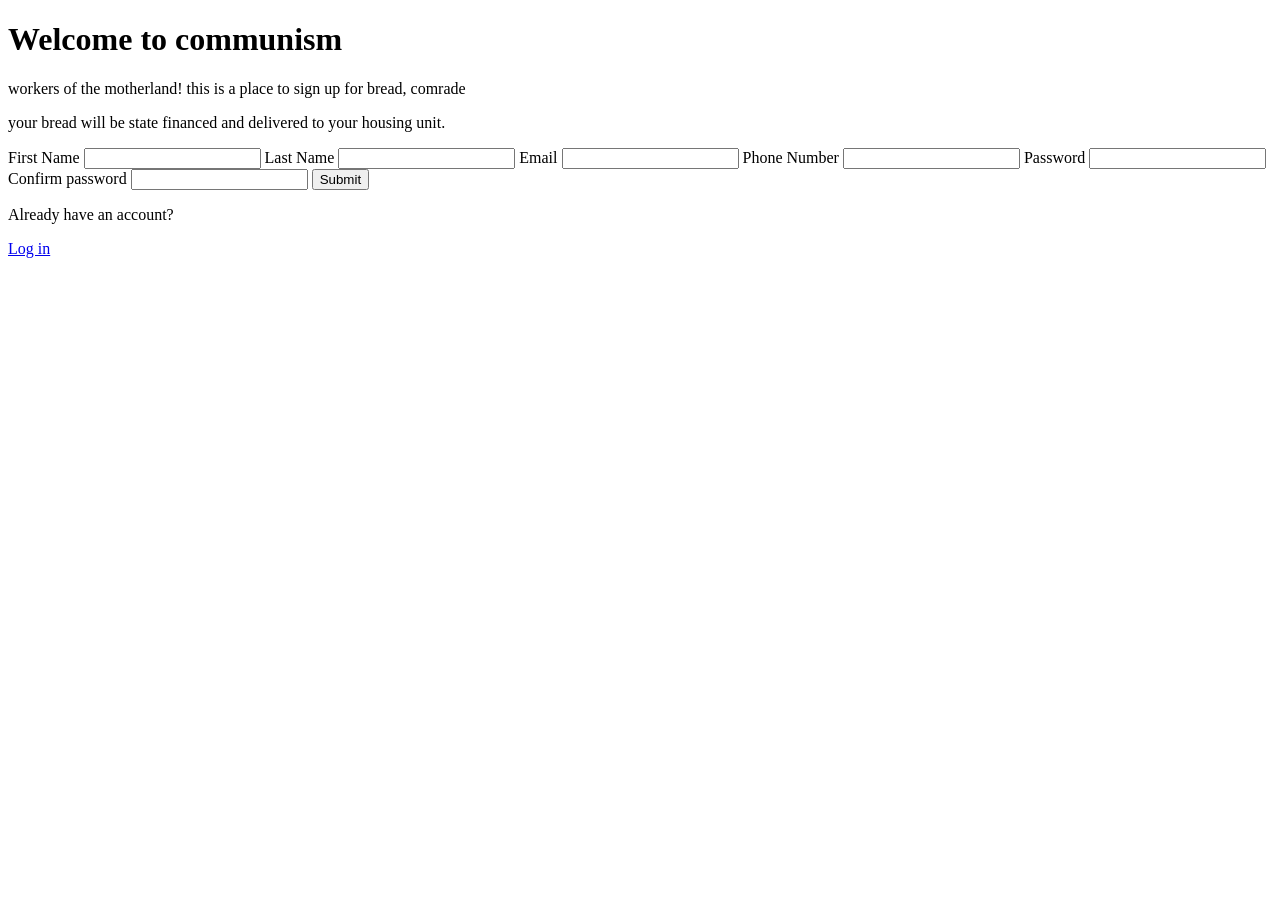
==== index.html @ 24a90275 "Switch labels and inputs" ====
<!DOCTYPE html>
<html lang="en">
	<head>
		<meta charset="UTF-8" />
		<meta http-equiv="X-UA-Compatible" content="IE=edge" />
		<meta name="viewport" content="width=device-width, initial-scale=1.0" />
		<title>Sign up for bread</title>
	</head>
	<body>
		<h1>Welcome to communism</h1>
		<p>
			workers of the motherland! this is a place to sign up for bread,
			comrade
		</p>
		<p>
			your bread will be state financed and delivered to your housing
			unit.
		</p>
		<form action="" method="post">
			<label for="first_name">First Name</label>
			<input type="text" id="first_name" />

			<label for="last_name">Last Name</label>
			<input type="text" id="last_name" />
			<label for="user_email">Email</label>
			<input type="email" name="user_email" id="user_email" />
			<label for="phone_number">Phone Number</label>
			<input
				type="text"
				id="phone_number"
				pattern="/^[\+]?[(]?[0-9]{3}[)]?[-\s\.]?[0-9]{3}[-\s\.]?[0-9]{4,6}$/im
            "
			/>
			<label for="password">Password</label>
			<input type="password" id="password" />
			<label for="password_confim">Confirm password</label>
			<input type="password" id="password_confim" />
			<button type="submit">Submit</button>

			<p>Already have an account?</p>
			<a href="http://">Log in</a>
		</form>
	</body>
</html>
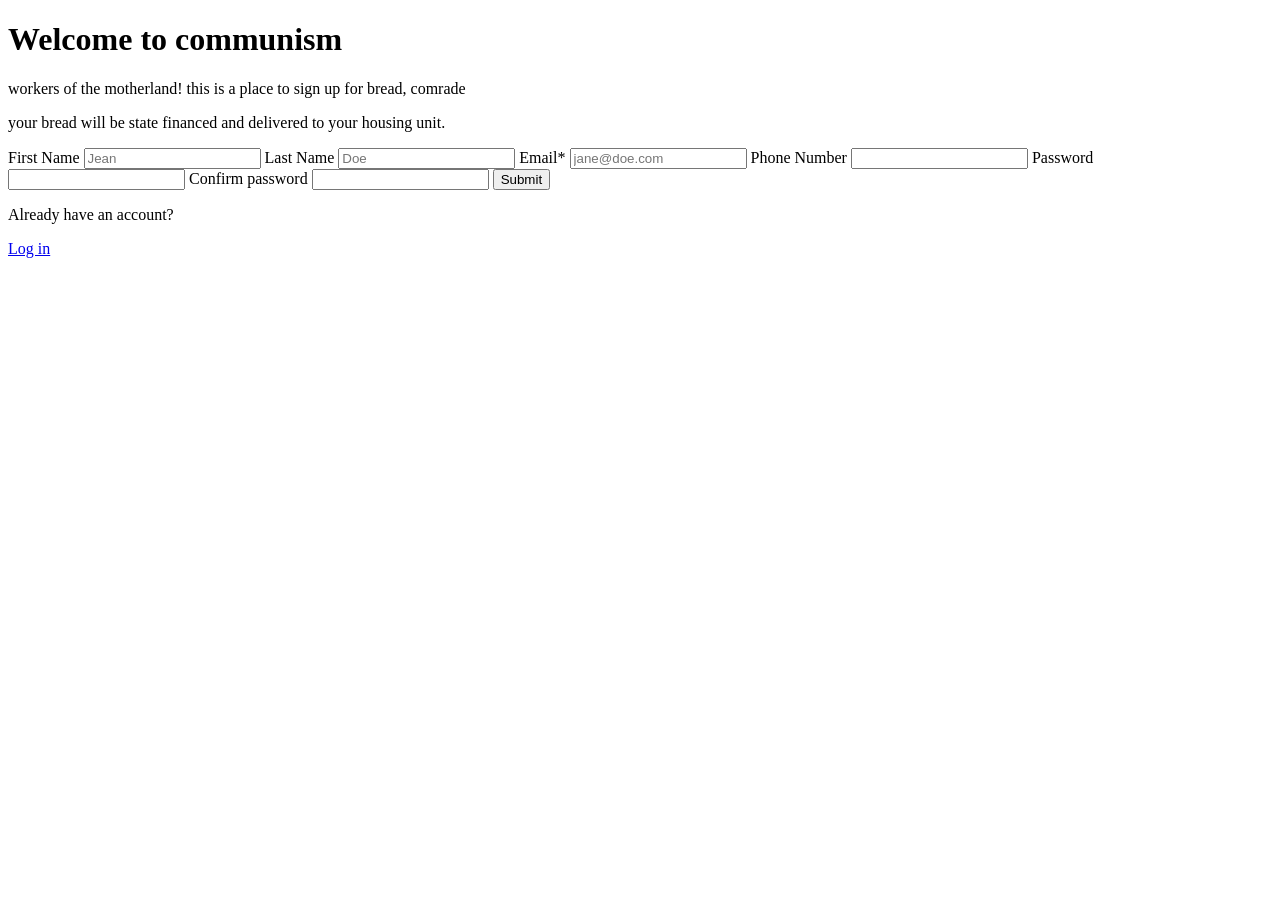
==== commit 2b936b82: "Pick required fields" ====
--- a/index.html
+++ b/index.html
@@ -18,13 +18,40 @@
 		</p>
 		<form action="" method="post">
 			<label for="first_name">First Name</label>
-			<input type="text" id="first_name" />
+			<input
+				type="text"
+				id="first_name"
+				aria-placeholder="Jean"
+				placeholder="Jean"
+				required
+			/>
 
 			<label for="last_name">Last Name</label>
-			<input type="text" id="last_name" />
-			<label for="user_email">Email</label>
-			<input type="email" name="user_email" id="user_email" />
+			<input
+				type="text"
+				id="last_name"
+				placeholder="Doe"
+				aria-placeholder="Doe"
+				required
+			/>
+			<label for="user_email">Email*</label>
+			<input
+				type="email"
+				name="user_email"
+				id="user_email"
+				placeholder="jane@doe.com"
+				required
+			/>
 			<label for="phone_number">Phone Number</label>
+			<!-- Valid formats:
+
+                (123) 456-7890
+                (123)456-7890
+                123-456-7890
+                123.456.7890
+                1234567890
+                +31636363634
+                075-63546725 -->
 			<input
 				type="text"
 				id="phone_number"
@@ -32,9 +59,9 @@
             "
 			/>
 			<label for="password">Password</label>
-			<input type="password" id="password" />
+			<input type="password" id="password" required />
 			<label for="password_confim">Confirm password</label>
-			<input type="password" id="password_confim" />
+			<input type="password" id="password_confim" required />
 			<button type="submit">Submit</button>
 
 			<p>Already have an account?</p>
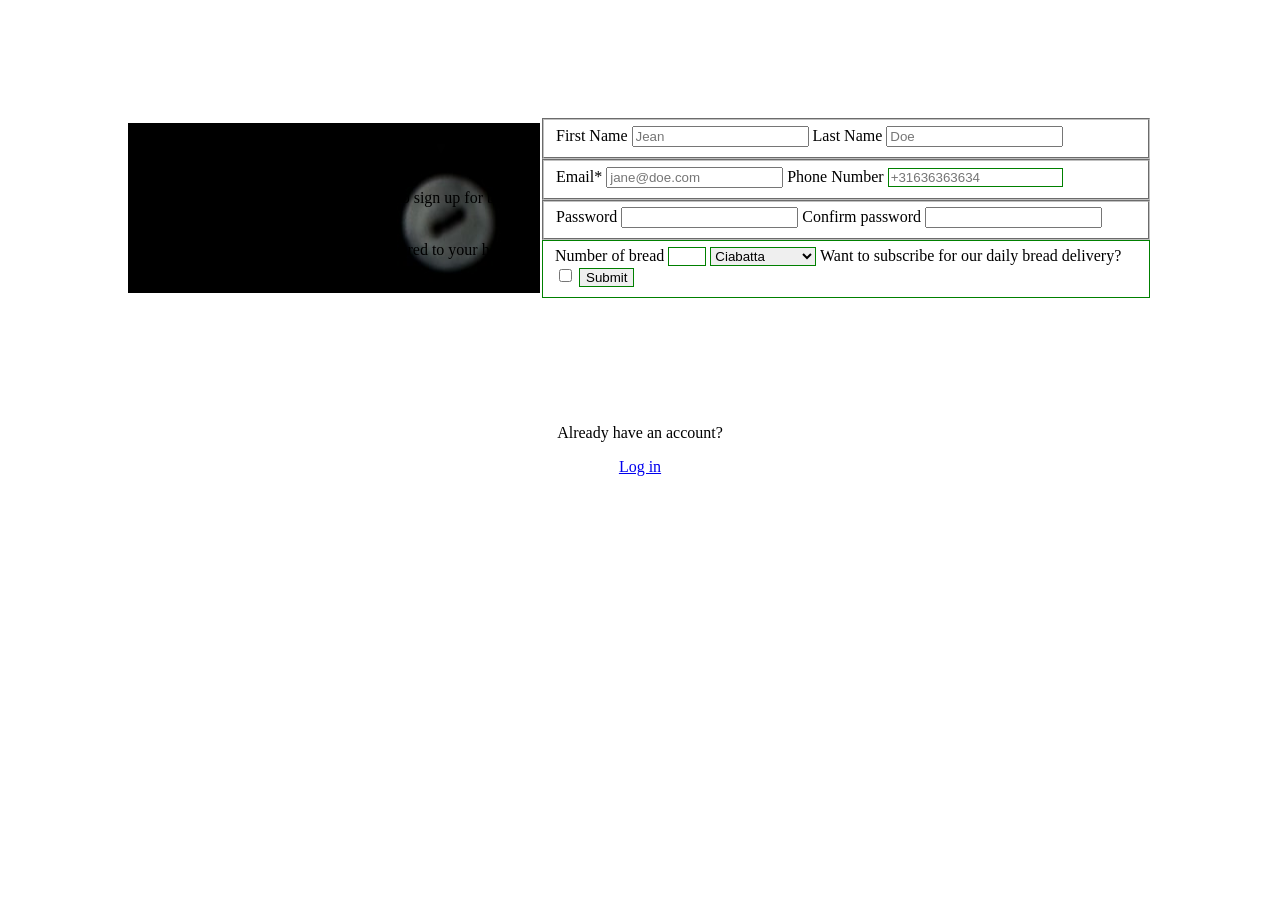
==== commit caa31ee3: "Style skeleton" ====
--- a/index.html
+++ b/index.html
@@ -5,67 +5,101 @@
 		<meta http-equiv="X-UA-Compatible" content="IE=edge" />
 		<meta name="viewport" content="width=device-width, initial-scale=1.0" />
 		<title>Sign up for bread</title>
+		<link rel="stylesheet" href="css/style.css" />
+		<script src="js/script.js" defer></script>
 	</head>
 	<body>
-		<h1>Welcome to communism</h1>
-		<p>
-			workers of the motherland! this is a place to sign up for bread,
-			comrade
-		</p>
-		<p>
-			your bread will be state financed and delivered to your housing
-			unit.
-		</p>
-		<form action="" method="post">
-			<label for="first_name">First Name</label>
-			<input
-				type="text"
-				id="first_name"
-				aria-placeholder="Jean"
-				placeholder="Jean"
-				required
-			/>
+		<div class="container">
+            <section>
+                <h1>Welcome to communism</h1>
+                <p>
+                    workers of the motherland! this is a place to sign up for bread,
+                    comrade
+                </p>
+                <p>
+                    your bread will be state financed and delivered to your housing
+                    unit.
+                </p>
+            </section>
+            <form action="" method="post">
+                <fieldset>
+                    <label for="first_name">First Name</label>
+                    <input
+                        type="text"
+                        id="first_name"
+                        aria-placeholder="Jean"
+                        placeholder="Jean"
+                        required
+                    />
+                    <label for="last_name">Last Name</label>
+                    <input
+                        type="text"
+                        id="last_name"
+                        placeholder="Doe"
+                        aria-placeholder="Doe"
+                        required
+                    />
+                </fieldset>
+                <fieldset>
+                    <label for="user_email">Email*</label>
+                    <input
+                        type="email"
+                        name="user_email"
+                        id="user_email"
+                        placeholder="jane@doe.com"
+                        required
+                    />
+                    <label for="phone_number">Phone Number</label>
+                    <!-- Valid formats:
+                            
+                                            (123) 456-7890
+                                            (123)456-7890
+                                            123-456-7890
+                                            123.456.7890
+                                            1234567890
+                                            +31636363634
+                                            075-63546725 -->
+                    <input
+                        type="text"
+                        id="phone_number"
+                        placeholder="+31636363634"
+                        pattern="/^[\+]?[(]?[0-9]{3}[)]?[-\s\.]?[0-9]{3}[-\s\.]?[0-9]{4,6}$/im
+                                        "
+                    />
+                </fieldset>
+                <fieldset>
+                    <label for="password">Password</label>
+                    <input type="password" id="password" required />
+                    <label for="password_confim">Confirm password</label>
+                    <input type="password" id="password_confim" required />
+                </fieldset>
+                <fieldset>
+                    <label for="bread_number">Number of bread</label>
+                    <input
+                        type="number"
+                        name="bread_number"
+                        id="bread_number"
+                        min="1"
+                        max="5"
+                    />
+                    <select name="bread_type" id="bread_type">
+                        <option value="ciabatta">Ciabatta</option>
+                        <option value="baguette">Baguette</option>
+                        <option value="bagel">Bagel</option>
+                        <option value="naan">Naan</option>
+                        <option value="vollkorn">Vollkornbrot</option>
+                        <option value="banana">Banana bread</option>
+                    </select>
+                    <label for="subscribe">
+                        Want to subscribe for our daily bread delivery?
+                    </label>
+                    <input type="checkbox" name="subscribe" id="subscribe" />
+                    <button type="submit">Submit</button>
+                </fieldset>
+            </form>
+        </div>
 
-			<label for="last_name">Last Name</label>
-			<input
-				type="text"
-				id="last_name"
-				placeholder="Doe"
-				aria-placeholder="Doe"
-				required
-			/>
-			<label for="user_email">Email*</label>
-			<input
-				type="email"
-				name="user_email"
-				id="user_email"
-				placeholder="jane@doe.com"
-				required
-			/>
-			<label for="phone_number">Phone Number</label>
-			<!-- Valid formats:
-
-                (123) 456-7890
-                (123)456-7890
-                123-456-7890
-                123.456.7890
-                1234567890
-                +31636363634
-                075-63546725 -->
-			<input
-				type="text"
-				id="phone_number"
-				pattern="/^[\+]?[(]?[0-9]{3}[)]?[-\s\.]?[0-9]{3}[-\s\.]?[0-9]{4,6}$/im
-            "
-			/>
-			<label for="password">Password</label>
-			<input type="password" id="password" required />
-			<label for="password_confim">Confirm password</label>
-			<input type="password" id="password_confim" required />
-			<button type="submit">Submit</button>
-
-			<p>Already have an account?</p>
-			<a href="http://">Log in</a>
-		</form>
+		<p>Already have an account?</p>
+		<a href="http://">Log in</a>
 	</body>
 </html>
--- a/css/style.css
+++ b/css/style.css
@@ -0,0 +1,38 @@
+:root {
+    box-sizing: border-box;
+    --background-color: #fff;
+    --main-text-color: #000;
+    --accent-color: #ccc;
+}
+
+*, ::after, ::before {
+    box-sizing: inherit;
+}
+
+:valid {
+    border: green solid 1px;
+}
+
+/* :invalid {
+    border: red 2px solid;
+} */
+body {
+    display: flex;
+    flex-direction: column;
+    justify-content: space-between;
+    align-items: center;
+}
+form {
+    display: flex;
+    flex-direction: column;
+}
+section {
+    background: url(../media/bread-background.jpg) top center;
+}
+.container {
+    display: flex;
+    width: clamp(400px, 80vw, 100vw);
+    justify-content: space-around;
+    align-items: center;
+    height: min(60vh, 400px);
+}
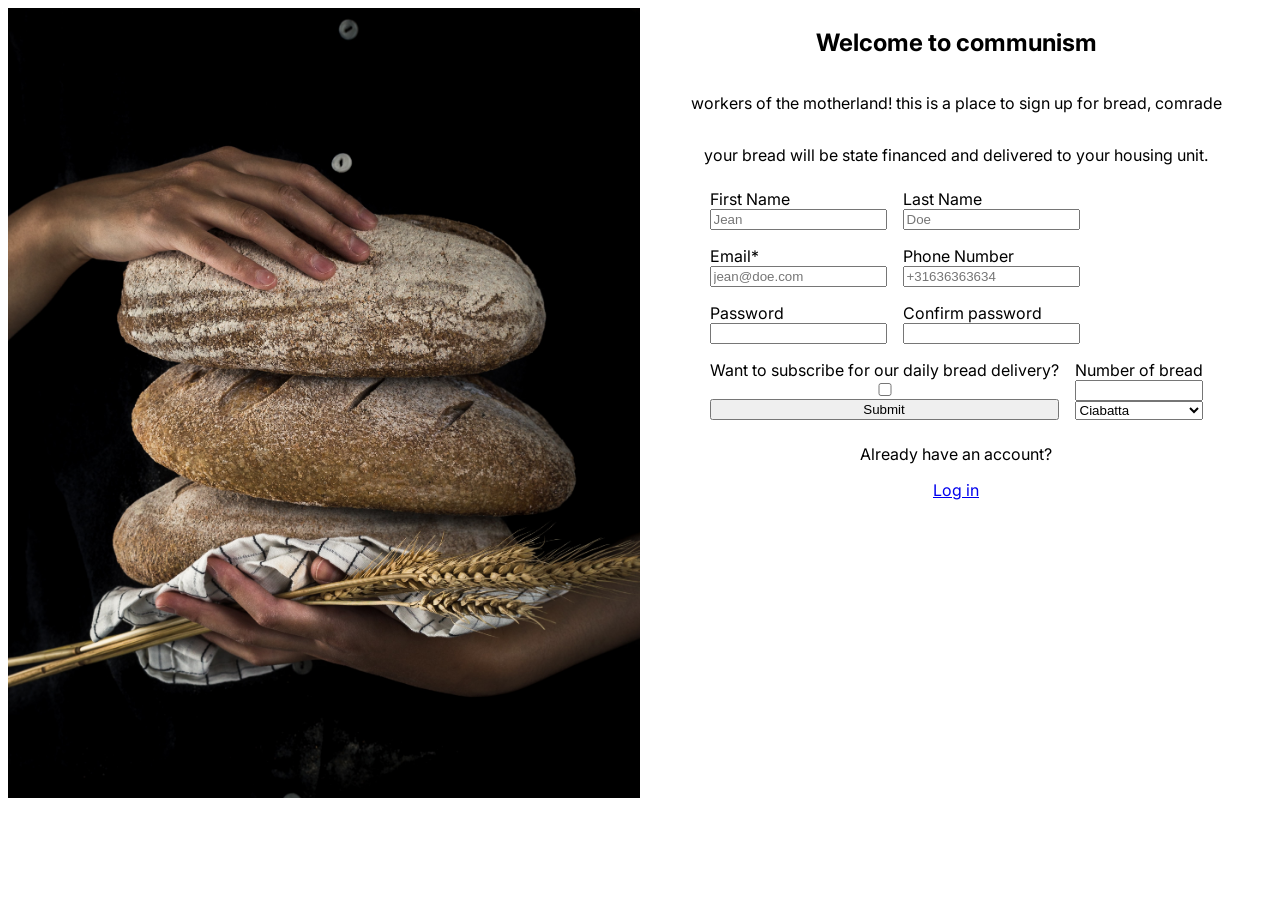
==== commit 080aa7e3: "Skeleton page" ====
--- a/index.html
+++ b/index.html
@@ -7,99 +7,148 @@
 		<title>Sign up for bread</title>
 		<link rel="stylesheet" href="css/style.css" />
 		<script src="js/script.js" defer></script>
+		<link rel="preconnect" href="https://fonts.googleapis.com" />
+		<link rel="preconnect" href="https://fonts.gstatic.com" crossorigin />
+		<link
+			href="https://fonts.googleapis.com/css2?family=Inter:ital,opsz,wght@0,14..32,100..900;1,14..32,100..900&display=swap"
+			rel="stylesheet"
+		/>
 	</head>
 	<body>
-		<div class="container">
-            <section>
-                <h1>Welcome to communism</h1>
-                <p>
-                    workers of the motherland! this is a place to sign up for bread,
-                    comrade
-                </p>
-                <p>
-                    your bread will be state financed and delivered to your housing
-                    unit.
-                </p>
-            </section>
-            <form action="" method="post">
-                <fieldset>
-                    <label for="first_name">First Name</label>
-                    <input
-                        type="text"
-                        id="first_name"
-                        aria-placeholder="Jean"
-                        placeholder="Jean"
-                        required
-                    />
-                    <label for="last_name">Last Name</label>
-                    <input
-                        type="text"
-                        id="last_name"
-                        placeholder="Doe"
-                        aria-placeholder="Doe"
-                        required
-                    />
-                </fieldset>
-                <fieldset>
-                    <label for="user_email">Email*</label>
-                    <input
-                        type="email"
-                        name="user_email"
-                        id="user_email"
-                        placeholder="jane@doe.com"
-                        required
-                    />
-                    <label for="phone_number">Phone Number</label>
-                    <!-- Valid formats:
-                            
-                                            (123) 456-7890
-                                            (123)456-7890
-                                            123-456-7890
-                                            123.456.7890
-                                            1234567890
-                                            +31636363634
-                                            075-63546725 -->
-                    <input
-                        type="text"
-                        id="phone_number"
-                        placeholder="+31636363634"
-                        pattern="/^[\+]?[(]?[0-9]{3}[)]?[-\s\.]?[0-9]{3}[-\s\.]?[0-9]{4,6}$/im
-                                        "
-                    />
-                </fieldset>
-                <fieldset>
-                    <label for="password">Password</label>
-                    <input type="password" id="password" required />
-                    <label for="password_confim">Confirm password</label>
-                    <input type="password" id="password_confim" required />
-                </fieldset>
-                <fieldset>
-                    <label for="bread_number">Number of bread</label>
-                    <input
-                        type="number"
-                        name="bread_number"
-                        id="bread_number"
-                        min="1"
-                        max="5"
-                    />
-                    <select name="bread_type" id="bread_type">
-                        <option value="ciabatta">Ciabatta</option>
-                        <option value="baguette">Baguette</option>
-                        <option value="bagel">Bagel</option>
-                        <option value="naan">Naan</option>
-                        <option value="vollkorn">Vollkornbrot</option>
-                        <option value="banana">Banana bread</option>
-                    </select>
-                    <label for="subscribe">
-                        Want to subscribe for our daily bread delivery?
-                    </label>
-                    <input type="checkbox" name="subscribe" id="subscribe" />
-                    <button type="submit">Submit</button>
-                </fieldset>
-            </form>
-        </div>
-
-		<p>Already have an account?</p>
-		<a href="http://">Log in</a>
+		<main>
+			<div class="container">
+				<img
+					class="background-image"
+					src="media/bread-background.jpg"
+					alt="bread"
+				/>
+			</div>
+			<div class="container">
+				<section>
+					<h1>Welcome to communism</h1>
+					<p>
+						workers of the motherland! this is a place to sign up
+						for bread, comrade
+					</p>
+					<p>
+						your bread will be state financed and delivered to your
+						housing unit.
+					</p>
+				</section>
+				<section>
+					<form action="" method="post">
+						<fieldset>
+							<div>
+								<label for="first_name">First Name</label>
+								<input
+									type="text"
+									id="first_name"
+									aria-placeholder="Jean"
+									placeholder="Jean"
+									required
+								/>
+							</div>
+							<div>
+								<label for="last_name">Last Name</label>
+								<input
+									type="text"
+									id="last_name"
+									placeholder="Doe"
+									aria-placeholder="Doe"
+									required
+								/>
+							</div>
+						</fieldset>
+						<fieldset>
+							<div>
+								<label for="user_email">Email*</label>
+								<input
+									type="email"
+									name="user_email"
+									id="user_email"
+									placeholder="jean@doe.com"
+									required
+								/>
+							</div>
+							<div>
+								<label for="phone_number">Phone Number</label>
+								<!-- Valid formats:
+            
+                                                                                        (123) 456-7890
+                                                                                        (123)456-7890
+                                                                                        123-456-7890
+                                                                                        123.456.7890
+                                                                                        1234567890
+                                                                                        +31636363634
+                                                                                        075-63546725 -->
+								<input
+									type="text"
+									id="phone_number"
+									placeholder="+31636363634"
+									pattern="/^[\+]?[(]?[0-9]{3}[)]?[-\s\.]?[0-9]{3}[-\s\.]?[0-9]{4,6}$/im
+                                                                                    "
+								/>
+							</div>
+						</fieldset>
+						<fieldset>
+							<div>
+								<label for="password">Password</label>
+								<input type="password" id="password" required />
+							</div>
+							<div>
+								<label for="password_confim">
+									Confirm password
+								</label>
+								<input
+									type="password"
+									id="password_confim"
+									required
+								/>
+							</div>
+						</fieldset>
+						<fieldset>
+							<div>
+								<label for="subscribe">
+									Want to subscribe for our daily bread
+									delivery?
+								</label>
+								<input
+									type="checkbox"
+									name="subscribe"
+									id="subscribe"
+								/>
+								<button type="submit">Submit</button>
+							</div>
+                            <div>
+								<label for="bread_number">
+									Number of bread
+								</label>
+								<input
+									type="number"
+									name="bread_number"
+									id="bread_number"
+									min="1"
+									max="5"
+								/>
+								<select name="bread_type" id="bread_type">
+									<option value="ciabatta">Ciabatta</option>
+									<option value="baguette">Baguette</option>
+									<option value="bagel">Bagel</option>
+									<option value="naan">Naan</option>
+									<option value="vollkorn">
+										Vollkornbrot
+									</option>
+									<option value="banana">Banana bread</option>
+								</select>
+							</div>
+						</fieldset>
+					</form>
+				</section>
+				<section>
+					<p>Already have an account?</p>
+					<a href="/">Log in</a>
+				</section>
+			</div>
+		</main>
 	</body>
 </html>
--- a/css/style.css
+++ b/css/style.css
@@ -1,38 +1,74 @@
 :root {
-    box-sizing: border-box;
-    --background-color: #fff;
-    --main-text-color: #000;
-    --accent-color: #ccc;
+	box-sizing: border-box;
+	--background-color: #fff;
+	--main-text-color: #000;
+	--accent-color: #ccc;
 }
 
-*, ::after, ::before {
-    box-sizing: inherit;
+*,
+::after,
+::before {
+	box-sizing: inherit;
 }
 
-:valid {
-    border: green solid 1px;
+:user-invalid {
+	border: red 2px solid;
 }
 
-/* :invalid {
-    border: red 2px solid;
-} */
+:user-valid {
+	border: green 2px solid;
+}
+
 body {
+	/* display: flex;
+	flex-direction: column;
+	justify-content: space-between;
+	align-items: center; */
+    font-family: Inter, sans-serif;
+}
+form {
+	display: flex;
+	flex-direction: column;
+}
+.background-image {
+    width: 100%;
+}
+main {
+    display: flex;
+    flex-direction: row;
+    justify-content: space-around;
+    align-items: center;
+    width: 100%;
+    height: 100%;
+}
+.container {
+	display: flex;
+	width: clamp(400px, 80vw, 100vw);
+    flex-direction: column;
+	justify-content: space-around;
+	height: min(60vh, 400px);
+}
+section {
     display: flex;
     flex-direction: column;
-    justify-content: space-between;
+    justify-content: space-around;
     align-items: center;
+    
 }
-form {
+fieldset {
+    border: none;
+    padding: 0;
+    margin: 0;
+    display: flex;
+    flex-direction: row;
+    justify-content: flex-start;
+}
+
+fieldset > div{
+    border: none;
+    padding: 0;
+    margin: 0.5rem;
     display: flex;
     flex-direction: column;
-}
-section {
-    background: url(../media/bread-background.jpg) top center;
-}
-.container {
-    display: flex;
-    width: clamp(400px, 80vw, 100vw);
-    justify-content: space-around;
-    align-items: center;
-    height: min(60vh, 400px);
+    justify-content: flex-start;
 }
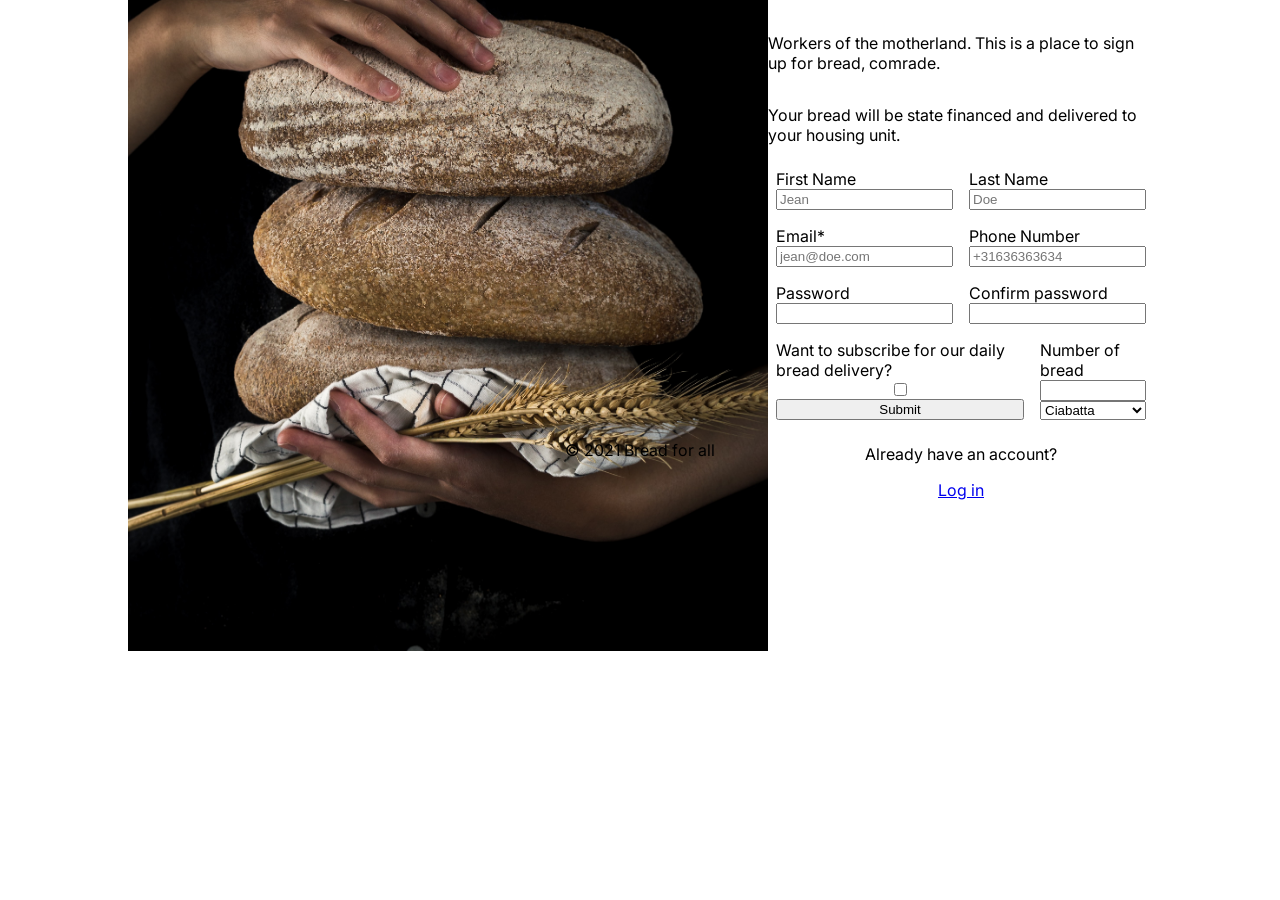
==== commit 90106446: "Hit flex bottleneck" ====
--- a/index.html
+++ b/index.html
@@ -15,6 +15,13 @@
 		/>
 	</head>
 	<body>
+        <header>
+            <nav>
+                <ul>
+                    
+                </ul>
+            </nav>
+        </header>
 		<main>
 			<div class="container">
 				<img
@@ -25,13 +32,13 @@
 			</div>
 			<div class="container">
 				<section>
-					<h1>Welcome to communism</h1>
+					<h1>Welcome to Communism!</h1>
 					<p>
-						workers of the motherland! this is a place to sign up
-						for bread, comrade
+						Workers of the motherland. This is a place to sign up
+						for bread, comrade.
 					</p>
 					<p>
-						your bread will be state financed and delivered to your
+						Your bread will be state financed and delivered to your
 						housing unit.
 					</p>
 				</section>
@@ -150,5 +157,8 @@
 				</section>
 			</div>
 		</main>
+        <footer>
+            <p>&copy; 2021 Bread for all</p>
+        </footer>
 	</body>
 </html>
--- a/css/style.css
+++ b/css/style.css
@@ -11,19 +11,11 @@
 	box-sizing: inherit;
 }
 
-:user-invalid {
-	border: red 2px solid;
-}
-
-:user-valid {
-	border: green 2px solid;
-}
-
 body {
-	/* display: flex;
+	display: flex;
 	flex-direction: column;
 	justify-content: space-between;
-	align-items: center; */
+	align-items: center;
     font-family: Inter, sans-serif;
 }
 form {
@@ -31,22 +23,24 @@
 	flex-direction: column;
 }
 .background-image {
-    width: 100%;
+    width: 50vw;
+    aspect-ratio: 3/4;
+    
 }
 main {
     display: flex;
     flex-direction: row;
     justify-content: space-around;
     align-items: center;
-    width: 100%;
-    height: 100%;
+    width: clamp(400px, 80vw, 100vw);
+    height: min(60vh, 400px);
+    /* width: 100%; */
+    /* height: 100%; */
 }
 .container {
 	display: flex;
-	width: clamp(400px, 80vw, 100vw);
     flex-direction: column;
 	justify-content: space-around;
-	height: min(60vh, 400px);
 }
 section {
     display: flex;
@@ -71,4 +65,17 @@
     display: flex;
     flex-direction: column;
     justify-content: flex-start;
+}
+
+:focus {
+    outline: blue;
+    border: 2px;
+}
+
+:user-invalid {
+	border: red 2px solid;
+}
+
+:user-valid {
+	border: green 2px solid;
 }
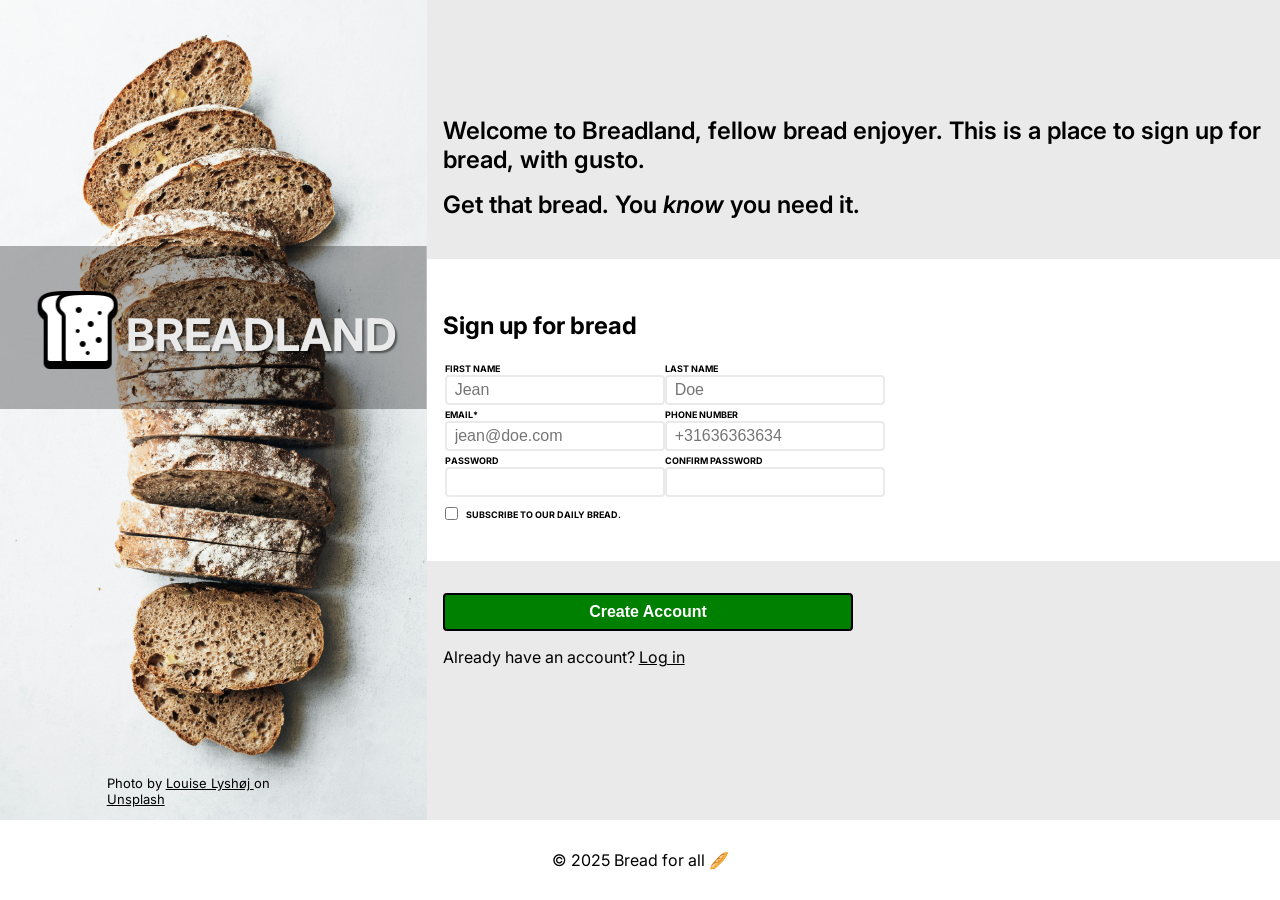
==== commit 2a6f6aa1: "MVP created" ====
--- a/index.html
+++ b/index.html
@@ -4,7 +4,8 @@
 		<meta charset="UTF-8" />
 		<meta http-equiv="X-UA-Compatible" content="IE=edge" />
 		<meta name="viewport" content="width=device-width, initial-scale=1.0" />
-		<title>Sign up for bread</title>
+		<title>Bread Sign up</title>
+        <link href="/media/favicon.ico" rel="icon" type="image/x-icon">
 		<link rel="stylesheet" href="css/style.css" />
 		<script src="js/script.js" defer></script>
 		<link rel="preconnect" href="https://fonts.googleapis.com" />
@@ -15,34 +16,43 @@
 		/>
 	</head>
 	<body>
-        <header>
-            <nav>
-                <ul>
-                    
-                </ul>
-            </nav>
-        </header>
 		<main>
-			<div class="container">
-				<img
-					class="background-image"
-					src="media/bread-background.jpg"
-					alt="bread"
-				/>
+			<div class="hero">
+				<div class="logo">
+					<img
+						src="media/icons8-bread-loaf-96.png"
+						alt="bread logo"
+					/>
+					<h1>BreadLand</h1>
+					<div class="logo-background"></div>
+				</div>
+				<p class="image-credit">
+					Photo by
+					<a href="https://unsplash.com/@louiogbearnaisen">
+						Louise Lyshøj
+					</a>
+					on
+					<a
+						href="https://unsplash.com/photos/sliced-breads-on-white-surface-WHJTaLqonkU"
+					>
+						Unsplash
+					</a>
+				</p>
 			</div>
 			<div class="container">
-				<section>
-					<h1>Welcome to Communism!</h1>
+				<section class="intro">
 					<p>
-						Workers of the motherland. This is a place to sign up
-						for bread, comrade.
+						Welcome to Breadland, fellow bread enjoyer. This is a
+						place to sign up for bread, with gusto.
 					</p>
 					<p>
-						Your bread will be state financed and delivered to your
-						housing unit.
+						Get that bread. You
+						<em>know</em>
+						you need it.
 					</p>
 				</section>
-				<section>
+				<section class="form">
+					<h2>Sign up for bread</h2>
 					<form action="" method="post">
 						<fieldset>
 							<div>
@@ -114,51 +124,30 @@
 							</div>
 						</fieldset>
 						<fieldset>
-							<div>
-								<label for="subscribe">
-									Want to subscribe for our daily bread
-									delivery?
-								</label>
+							<div class="checkbox">
 								<input
 									type="checkbox"
 									name="subscribe"
 									id="subscribe"
 								/>
-								<button type="submit">Submit</button>
-							</div>
-                            <div>
-								<label for="bread_number">
-									Number of bread
+								<label for="subscribe">
+									Subscribe to our daily bread.
 								</label>
-								<input
-									type="number"
-									name="bread_number"
-									id="bread_number"
-									min="1"
-									max="5"
-								/>
-								<select name="bread_type" id="bread_type">
-									<option value="ciabatta">Ciabatta</option>
-									<option value="baguette">Baguette</option>
-									<option value="bagel">Bagel</option>
-									<option value="naan">Naan</option>
-									<option value="vollkorn">
-										Vollkornbrot
-									</option>
-									<option value="banana">Banana bread</option>
-								</select>
 							</div>
 						</fieldset>
 					</form>
 				</section>
 				<section>
-					<p>Already have an account?</p>
-					<a href="/">Log in</a>
+					<button type="submit">Create Account</button>
+					<p>
+						Already have an account?
+						<a href="/">Log in</a>
+					</p>
 				</section>
 			</div>
 		</main>
-        <footer>
-            <p>&copy; 2021 Bread for all</p>
-        </footer>
+		<footer>
+			<p>&copy; 2025 Bread for all 🥖</p>
+		</footer>
 	</body>
 </html>
--- a/css/style.css
+++ b/css/style.css
@@ -2,7 +2,9 @@
 	box-sizing: border-box;
 	--background-color: #fff;
 	--main-text-color: #000;
-	--accent-color: #ccc;
+	--accent-color: #eaeaea;
+	--footer-height: 5rem;
+	--button-color: green;
 }
 
 *,
@@ -12,64 +14,183 @@
 }
 
 body {
-	display: flex;
-	flex-direction: column;
-	justify-content: space-between;
-	align-items: center;
-    font-family: Inter, sans-serif;
-}
+	/* display: flex;
+	flex-direction: column;
+	justify-content: space-between;
+	align-items: center;*/
+	margin: 0;
+	height: clamp(100vh, 100%, 100vh);
+	font-family: Inter, sans-serif;
+}
+footer {
+	display: flex;
+	justify-content: center;
+	align-items: center;
+	background-color: var(--background-color);
+	color: var(--main-text-color);
+	width: 100%;
+	height: var(--footer-height);
+	/* position: absolute;
+    bottom: 0; */
+}
+a {
+	/* text-decoration: none; */
+	color: var(--main-text-color);
+}
+.hero {
+	position: relative;
+	background-image: url("../media/bread-background.jpg");
+	background-size: cover;
+	background-position: center;
+	background-repeat: no-repeat;
+	height: calc(100vh - var(--footer-height));
+	/* object-fit: ; */
+}
+
+.logo {
+	position: absolute;
+	display: flex;
+	justify-content: center;
+	align-items: center;
+	top: 30%;
+	left: 50%;
+	transform: translate(-50%, 0);
+	z-index: 1;
+	color: var(--accent-color);
+	background-color: rgba(0, 0, 0, 0.3);
+	width: 100%;
+	z-index: 1;
+}
+.logo img {
+	position: relative;
+	/* left: 50%;
+    transform: translate(-50%, 0);
+    object-fit: fill; */
+	z-index: 2;
+}
+.logo h1 {
+	position: relative;
+	display: inline;
+	/* top: 50%; */
+	/* left: 50%; */
+	/* transform: translate(-50%, 0); */
+	z-index: 2;
+	font-size: 4rem;
+	color: var(--accent-color);
+	text-align: center;
+	font-weight: bold;
+	font-variant-caps: all-small-caps;
+	text-shadow: 2px 2px 2px rgba(0, 0, 0, 0.5);
+}
+.image-credit {
+	position: absolute;
+	bottom: 0;
+	left: 50%;
+	transform: translate(-50%, 0);
+	font-size: small;
+	/* color: var(--accent-color); */
+}
+main {
+	display: grid;
+	grid-template-columns: 1fr 2fr;
+	grid-template-rows: 1fr;
+	gap: 0px 0px;
+}
+.container {
+	display: flex;
+	flex-direction: column;
+	justify-content: space-between;
+}
+section {
+	background-color: var(--accent-color);
+	padding: 2rem 1rem;
+	height: 100%;
+}
+.intro {
+	display: flex;
+	flex-direction: column;
+	justify-content: flex-end;
+	font-weight: 600;
+	font-size: 1.5rem;
+}
+.intro p {
+	margin: 0.5rem 0;
+	padding: 0;
+}
+
+section.form {
+	display: flex;
+	flex-direction: column;
+	justify-content: space-around;
+	background-color: var(--background-color);
+}
+
 form {
 	display: flex;
 	flex-direction: column;
-}
-.background-image {
-    width: 50vw;
-    aspect-ratio: 3/4;
-    
-}
-main {
-    display: flex;
-    flex-direction: row;
-    justify-content: space-around;
-    align-items: center;
-    width: clamp(400px, 80vw, 100vw);
-    height: min(60vh, 400px);
-    /* width: 100%; */
-    /* height: 100%; */
-}
-.container {
-	display: flex;
-    flex-direction: column;
-	justify-content: space-around;
-}
-section {
-    display: flex;
-    flex-direction: column;
-    justify-content: space-around;
-    align-items: center;
-    
-}
+    justify-content: flex-start;
+    height: 100%;
+}
+
 fieldset {
-    border: none;
-    padding: 0;
+	border: none;
+	padding: 0;
+	display: flex;
+	flex-direction: row;
+	width: 50%;
+    height: clamp(100px, 50vh, 100%);
+	justify-content: space-between;
+	align-items: center;
+}
+
+fieldset > div {
+	border: none;
+	padding: 0;
+	display: flex;
+	flex-direction: column;
+	justify-content: flex-start;
+}
+input {
+	border: 2px solid var(--accent-color);
+	border-radius: 0.25rem;
+    padding: 0.25rem 0.5rem;
+	font-size: 1rem;
+    /* padding: 0; */
     margin: 0;
-    display: flex;
-    flex-direction: row;
-    justify-content: flex-start;
-}
-
-fieldset > div{
-    border: none;
-    padding: 0;
+}
+label {
+	font-size: small;
+	font-variant-caps: all-small-caps;
+	font-weight: bold;
+}
+.checkbox {
+	display: flex;
+	flex-direction: row;
+	justify-content: space-between;
+	align-items: center;
+}
+checkbox {
+    border: 2px solid var(--accent-color);
+    border-radius: 0.25rem;
+}
+.checkbox label{
     margin: 0.5rem;
-    display: flex;
-    flex-direction: column;
-    justify-content: flex-start;
-}
-
-:focus {
-    outline: blue;
-    border: 2px;
+}
+button {
+	background-color: var(--button-color);
+	color: var(--background-color);
+	/* width: clamp(200px, 50%, 100%); */
+    width: 50%;
+	border: 2px solid var(--main-text-color);
+	border-radius: 0.25rem;
+	padding: 0.5rem 1rem;
+	font-size: 1rem;
+	font-weight: bold;
+	cursor: pointer;
+}
+
+:focus-within {
+	border-color: rgb(76, 76, 199);
 }
 
 :user-invalid {
@@ -78,4 +199,36 @@
 
 :user-valid {
 	border: green 2px solid;
-}+}
+/* @media screen and (max-width: 768px) {
+    .container {
+        display: flex;
+        flex-direction: column;
+        justify-content: space-between;
+    }
+    section {
+        padding: 1rem;
+    }
+    section.form {
+        width: 100%;
+    }
+    form {
+        display: flex;
+        flex-direction: column;
+        width: 100%;
+    }
+    fieldset {
+        display: flex;
+        flex-direction: column;
+        width: 100%;
+    }
+    fieldset > div {
+        display: flex;
+        flex-direction: column;
+        width: 100%;
+    }
+    button {
+        width: 100%;
+    }
+    
+} */
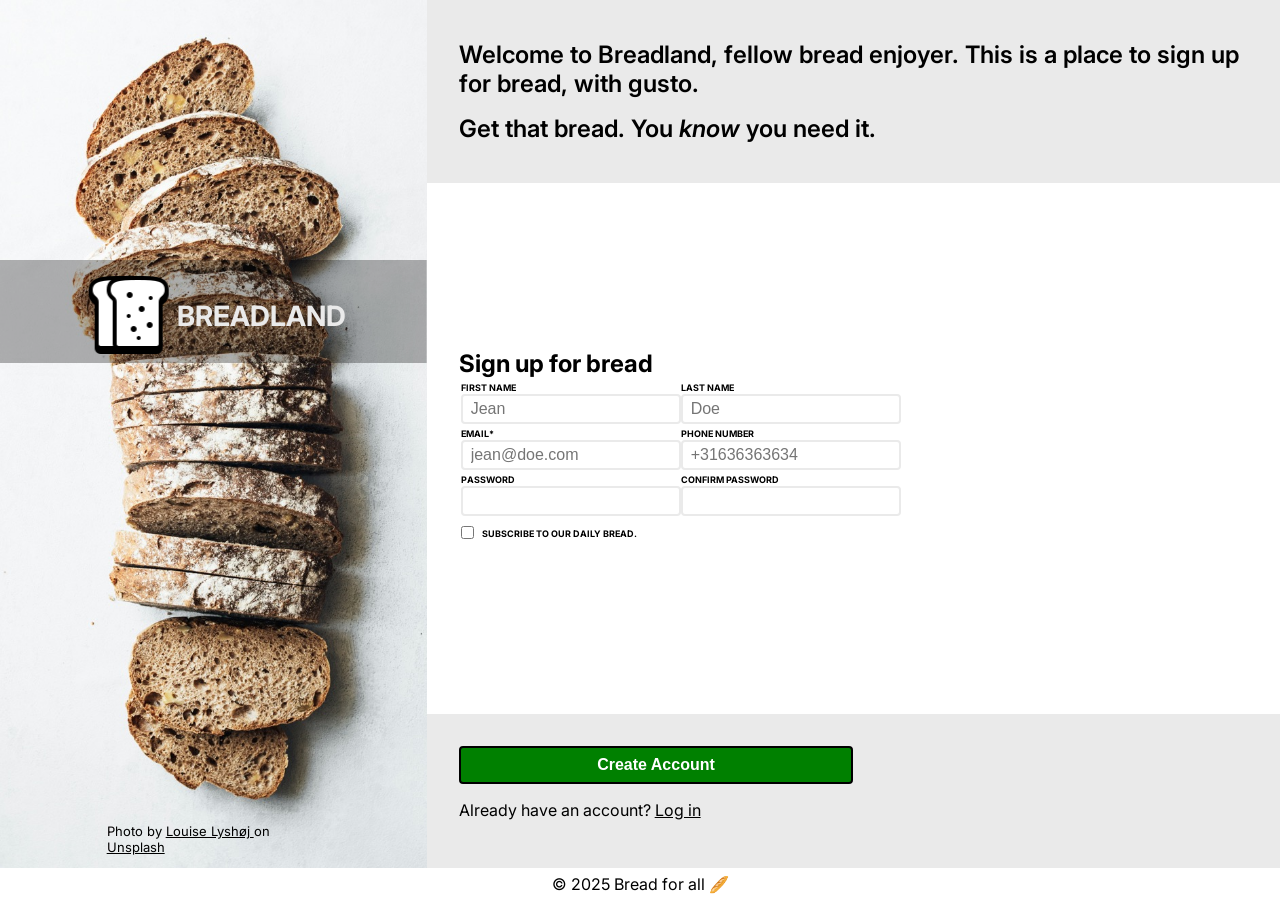
==== commit c77e84a8: "Add reactivity" ====
--- a/index.html
+++ b/index.html
@@ -5,7 +5,7 @@
 		<meta http-equiv="X-UA-Compatible" content="IE=edge" />
 		<meta name="viewport" content="width=device-width, initial-scale=1.0" />
 		<title>Bread Sign up</title>
-        <link href="/media/favicon.ico" rel="icon" type="image/x-icon">
+		<link href="/media/favicon.ico" rel="icon" type="image/x-icon" />
 		<link rel="stylesheet" href="css/style.css" />
 		<script src="js/script.js" defer></script>
 		<link rel="preconnect" href="https://fonts.googleapis.com" />
@@ -51,7 +51,7 @@
 						you need it.
 					</p>
 				</section>
-				<section class="form">
+				<section class="form-container">
 					<h2>Sign up for bread</h2>
 					<form action="" method="post">
 						<fieldset>
@@ -90,14 +90,13 @@
 							<div>
 								<label for="phone_number">Phone Number</label>
 								<!-- Valid formats:
-            
-                                                                                        (123) 456-7890
-                                                                                        (123)456-7890
-                                                                                        123-456-7890
-                                                                                        123.456.7890
-                                                                                        1234567890
-                                                                                        +31636363634
-                                                                                        075-63546725 -->
+                                    (123) 456-7890
+                                    (123)456-7890
+                                    123-456-7890
+                                    123.456.7890
+                                    1234567890
+                                    +31636363634
+                                    075-63546725 -->
 								<input
 									type="text"
 									id="phone_number"
@@ -124,7 +123,7 @@
 							</div>
 						</fieldset>
 						<fieldset>
-							<div class="checkbox">
+							<div class="checkbox-container">
 								<input
 									type="checkbox"
 									name="subscribe"
--- a/css/style.css
+++ b/css/style.css
@@ -3,7 +3,7 @@
 	--background-color: #fff;
 	--main-text-color: #000;
 	--accent-color: #eaeaea;
-	--footer-height: 5rem;
+	--footer-height: 2rem;
 	--button-color: green;
 }
 
@@ -12,14 +12,16 @@
 ::before {
 	box-sizing: inherit;
 }
-
+h2 {
+	margin: 0;
+	padding: 0;
+}
+a {
+	color: var(--main-text-color);
+}
 body {
-	/* display: flex;
-	flex-direction: column;
-	justify-content: space-between;
-	align-items: center;*/
 	margin: 0;
-	height: clamp(100vh, 100%, 100vh);
+	/* height: clamp(100%, 100vh, 100vh); */
 	font-family: Inter, sans-serif;
 }
 footer {
@@ -30,21 +32,15 @@
 	color: var(--main-text-color);
 	width: 100%;
 	height: var(--footer-height);
-	/* position: absolute;
-    bottom: 0; */
-}
-a {
-	/* text-decoration: none; */
-	color: var(--main-text-color);
 }
 .hero {
 	position: relative;
-	background-image: url("../media/bread-background.jpg");
+	background-image: url("../media/bread-background.jpeg");
 	background-size: cover;
 	background-position: center;
 	background-repeat: no-repeat;
-	height: calc(100vh - var(--footer-height));
-	/* object-fit: ; */
+	/* height: clamp(600px, (calc(100vh - var(--footer-height)), 100vh)); */
+	height: max(600px, calc(100vh - var(--footer-height)));
 }
 
 .logo {
@@ -58,29 +54,22 @@
 	z-index: 1;
 	color: var(--accent-color);
 	background-color: rgba(0, 0, 0, 0.3);
-	width: 100%;
+	width: clamp(20px, 100%, 100%);
 	z-index: 1;
 }
 .logo img {
 	position: relative;
-	/* left: 50%;
-    transform: translate(-50%, 0);
-    object-fit: fill; */
 	z-index: 2;
 }
 .logo h1 {
 	position: relative;
 	display: inline;
-	/* top: 50%; */
-	/* left: 50%; */
-	/* transform: translate(-50%, 0); */
 	z-index: 2;
-	font-size: 4rem;
+	font-size: 2.5rem;
 	color: var(--accent-color);
 	text-align: center;
 	font-weight: bold;
 	font-variant-caps: all-small-caps;
-	text-shadow: 2px 2px 2px rgba(0, 0, 0, 0.5);
 }
 .image-credit {
 	position: absolute;
@@ -88,12 +77,10 @@
 	left: 50%;
 	transform: translate(-50%, 0);
 	font-size: small;
-	/* color: var(--accent-color); */
 }
 main {
 	display: grid;
 	grid-template-columns: 1fr 2fr;
-	grid-template-rows: 1fr;
 	gap: 0px 0px;
 }
 .container {
@@ -103,8 +90,8 @@
 }
 section {
 	background-color: var(--accent-color);
-	padding: 2rem 1rem;
-	height: 100%;
+	padding: 2rem 2rem;
+	/* height: 20vh; */
 }
 .intro {
 	display: flex;
@@ -118,18 +105,18 @@
 	padding: 0;
 }
 
-section.form {
-	display: flex;
-	flex-direction: column;
-	justify-content: space-around;
+section.form-container {
+	display: flex;
+	flex-direction: column;
+	justify-content: center;
 	background-color: var(--background-color);
 }
 
 form {
 	display: flex;
 	flex-direction: column;
-    justify-content: flex-start;
-    height: 100%;
+	justify-content: flex-start;
+	/* height: clamp(300px, 100%, 500px); */
 }
 
 fieldset {
@@ -138,7 +125,7 @@
 	display: flex;
 	flex-direction: row;
 	width: 50%;
-    height: clamp(100px, 50vh, 100%);
+	/* height: clamp(100px, 50vh, 100%); */
 	justify-content: space-between;
 	align-items: center;
 }
@@ -153,34 +140,32 @@
 input {
 	border: 2px solid var(--accent-color);
 	border-radius: 0.25rem;
-    padding: 0.25rem 0.5rem;
+	padding: 0.25rem 0.5rem;
 	font-size: 1rem;
-    /* padding: 0; */
-    margin: 0;
+	margin: 0;
 }
 label {
 	font-size: small;
 	font-variant-caps: all-small-caps;
 	font-weight: bold;
 }
-.checkbox {
+.checkbox-container {
 	display: flex;
 	flex-direction: row;
-	justify-content: space-between;
+	justify-content: flex-start;
 	align-items: center;
 }
 checkbox {
-    border: 2px solid var(--accent-color);
-    border-radius: 0.25rem;
-}
-.checkbox label{
-    margin: 0.5rem;
+	border: 2px solid var(--accent-color);
+	border-radius: 0.25rem;
+}
+.checkbox-container label {
+	margin: 0.5rem;
 }
 button {
 	background-color: var(--button-color);
 	color: var(--background-color);
-	/* width: clamp(200px, 50%, 100%); */
-    width: 50%;
+	width: 50%;
 	border: 2px solid var(--main-text-color);
 	border-radius: 0.25rem;
 	padding: 0.5rem 1rem;
@@ -200,35 +185,90 @@
 :user-valid {
 	border: green 2px solid;
 }
-/* @media screen and (max-width: 768px) {
-    .container {
-        display: flex;
-        flex-direction: column;
-        justify-content: space-between;
-    }
-    section {
-        padding: 1rem;
-    }
-    section.form {
-        width: 100%;
-    }
-    form {
-        display: flex;
-        flex-direction: column;
-        width: 100%;
-    }
-    fieldset {
-        display: flex;
-        flex-direction: column;
-        width: 100%;
-    }
-    fieldset > div {
-        display: flex;
-        flex-direction: column;
-        width: 100%;
-    }
-    button {
-        width: 100%;
-    }
-    
-} */+
+@media screen and (max-width: 768px) {
+	main {
+		display: flex;
+		flex-direction: column;
+	}
+	.hero {
+		height: max(250px, 30vh);
+		align-items: flex-start;
+		background: darkgoldenrod;
+		background-image: url("../media/bread-background.jpeg");
+		background-image: url("../media/bread-background.jpeg"),
+			linear-gradient(rgba(255, 255, 255, 0.5), rgba(255, 255, 255, 0));
+		background-size: cover;
+		background-position: center;
+	}
+	.hero {
+	}
+	.logo {
+		display: flex;
+		flex-direction: column;
+		justify-content: center;
+		align-items: center;
+		z-index: 1;
+		background-color: rgba(0, 0, 0, 0.3);
+	}
+	.logo img {
+		z-index: 2;
+
+		margin: 0;
+		padding: 0;
+	}
+	.logo h1 {
+		display: inline;
+		z-index: 2;
+		font-size: 2rem;
+		color: var(--accent-color);
+		text-align: center;
+		padding: 0;
+		margin: 0;
+		font-weight: 600;
+		font-variant-caps: all-small-caps;
+	}
+	.image-credit {
+		position: absolute;
+		bottom: 0;
+		left: 50%;
+		transform: translate(-50%, 0);
+		font-size: small;
+		color: var(--accent-color);
+	}
+	.image-credit a {
+		color: var(--accent-color);
+	}
+	.container {
+		display: flex;
+		flex-direction: column;
+		justify-content: space-between;
+	}
+	section {
+		padding: 2rem;
+	}
+	section.intro {
+		justify-content: center;
+	}
+	section.form {
+		width: 100%;
+	}
+	form {
+		display: flex;
+		flex-direction: column;
+		width: 100%;
+	}
+	fieldset {
+		display: flex;
+		flex-direction: column;
+		width: 100%;
+	}
+	fieldset > div {
+		display: flex;
+		flex-direction: column;
+		width: 100%;
+	}
+	button {
+		width: 100%;
+	}
+}
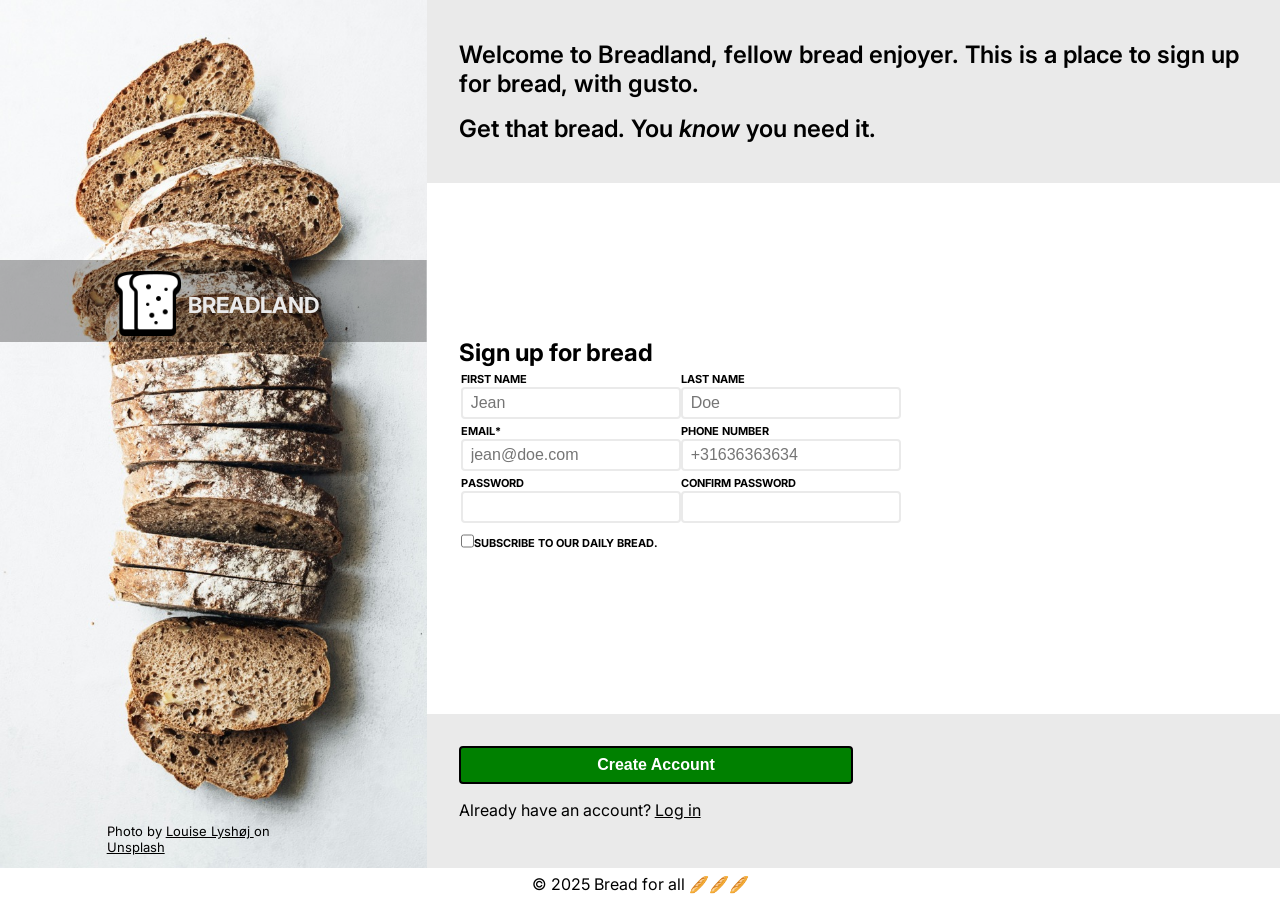
==== commit 8d6d0040: "Does this change GH Pages?" ====
--- a/index.html
+++ b/index.html
@@ -146,7 +146,7 @@
 			</div>
 		</main>
 		<footer>
-			<p>&copy; 2025 Bread for all 🥖</p>
+			<p>&copy; 2025 Bread for all 🥖🥖🥖</p>
 		</footer>
 	</body>
 </html>
--- a/css/style.css
+++ b/css/style.css
@@ -60,12 +60,13 @@
 .logo img {
 	position: relative;
 	z-index: 2;
+    width: 80px;
 }
 .logo h1 {
 	position: relative;
 	display: inline;
 	z-index: 2;
-	font-size: 2.5rem;
+	font-size: 2rem;
 	color: var(--accent-color);
 	text-align: center;
 	font-weight: bold;
@@ -82,6 +83,7 @@
 	display: grid;
 	grid-template-columns: 1fr 2fr;
 	gap: 0px 0px;
+    height: 100%;
 }
 .container {
 	display: flex;
@@ -91,7 +93,6 @@
 section {
 	background-color: var(--accent-color);
 	padding: 2rem 2rem;
-	/* height: 20vh; */
 }
 .intro {
 	display: flex;
@@ -116,7 +117,6 @@
 	display: flex;
 	flex-direction: column;
 	justify-content: flex-start;
-	/* height: clamp(300px, 100%, 500px); */
 }
 
 fieldset {
@@ -125,7 +125,6 @@
 	display: flex;
 	flex-direction: row;
 	width: 50%;
-	/* height: clamp(100px, 50vh, 100%); */
 	justify-content: space-between;
 	align-items: center;
 }
@@ -143,11 +142,13 @@
 	padding: 0.25rem 0.5rem;
 	font-size: 1rem;
 	margin: 0;
+    height: 2rem;
 }
 label {
-	font-size: small;
+	font-size: 1rem;
 	font-variant-caps: all-small-caps;
 	font-weight: bold;
+    /* width: 100%; */
 }
 .checkbox-container {
 	display: flex;
@@ -160,7 +161,8 @@
 	border-radius: 0.25rem;
 }
 .checkbox-container label {
-	margin: 0.5rem;
+	margin: 0.5rem 0;
+    width: 100%;
 }
 button {
 	background-color: var(--button-color);
@@ -196,12 +198,9 @@
 		align-items: flex-start;
 		background: darkgoldenrod;
 		background-image: url("../media/bread-background.jpeg");
-		background-image: url("../media/bread-background.jpeg"),
-			linear-gradient(rgba(255, 255, 255, 0.5), rgba(255, 255, 255, 0));
+		background-image: linear-gradient(rgba(0, 0, 0, 0), rgba(0, 0, 0, 0.5)), url("../media/bread-background.jpeg");
 		background-size: cover;
 		background-position: center;
-	}
-	.hero {
 	}
 	.logo {
 		display: flex;
@@ -209,11 +208,10 @@
 		justify-content: center;
 		align-items: center;
 		z-index: 1;
-		background-color: rgba(0, 0, 0, 0.3);
+		background-color: rgba(0, 0, 0, 0);
 	}
 	.logo img {
 		z-index: 2;
-
 		margin: 0;
 		padding: 0;
 	}
@@ -234,7 +232,7 @@
 		left: 50%;
 		transform: translate(-50%, 0);
 		font-size: small;
-		color: var(--accent-color);
+		color: var(--main-text-color);
 	}
 	.image-credit a {
 		color: var(--accent-color);
